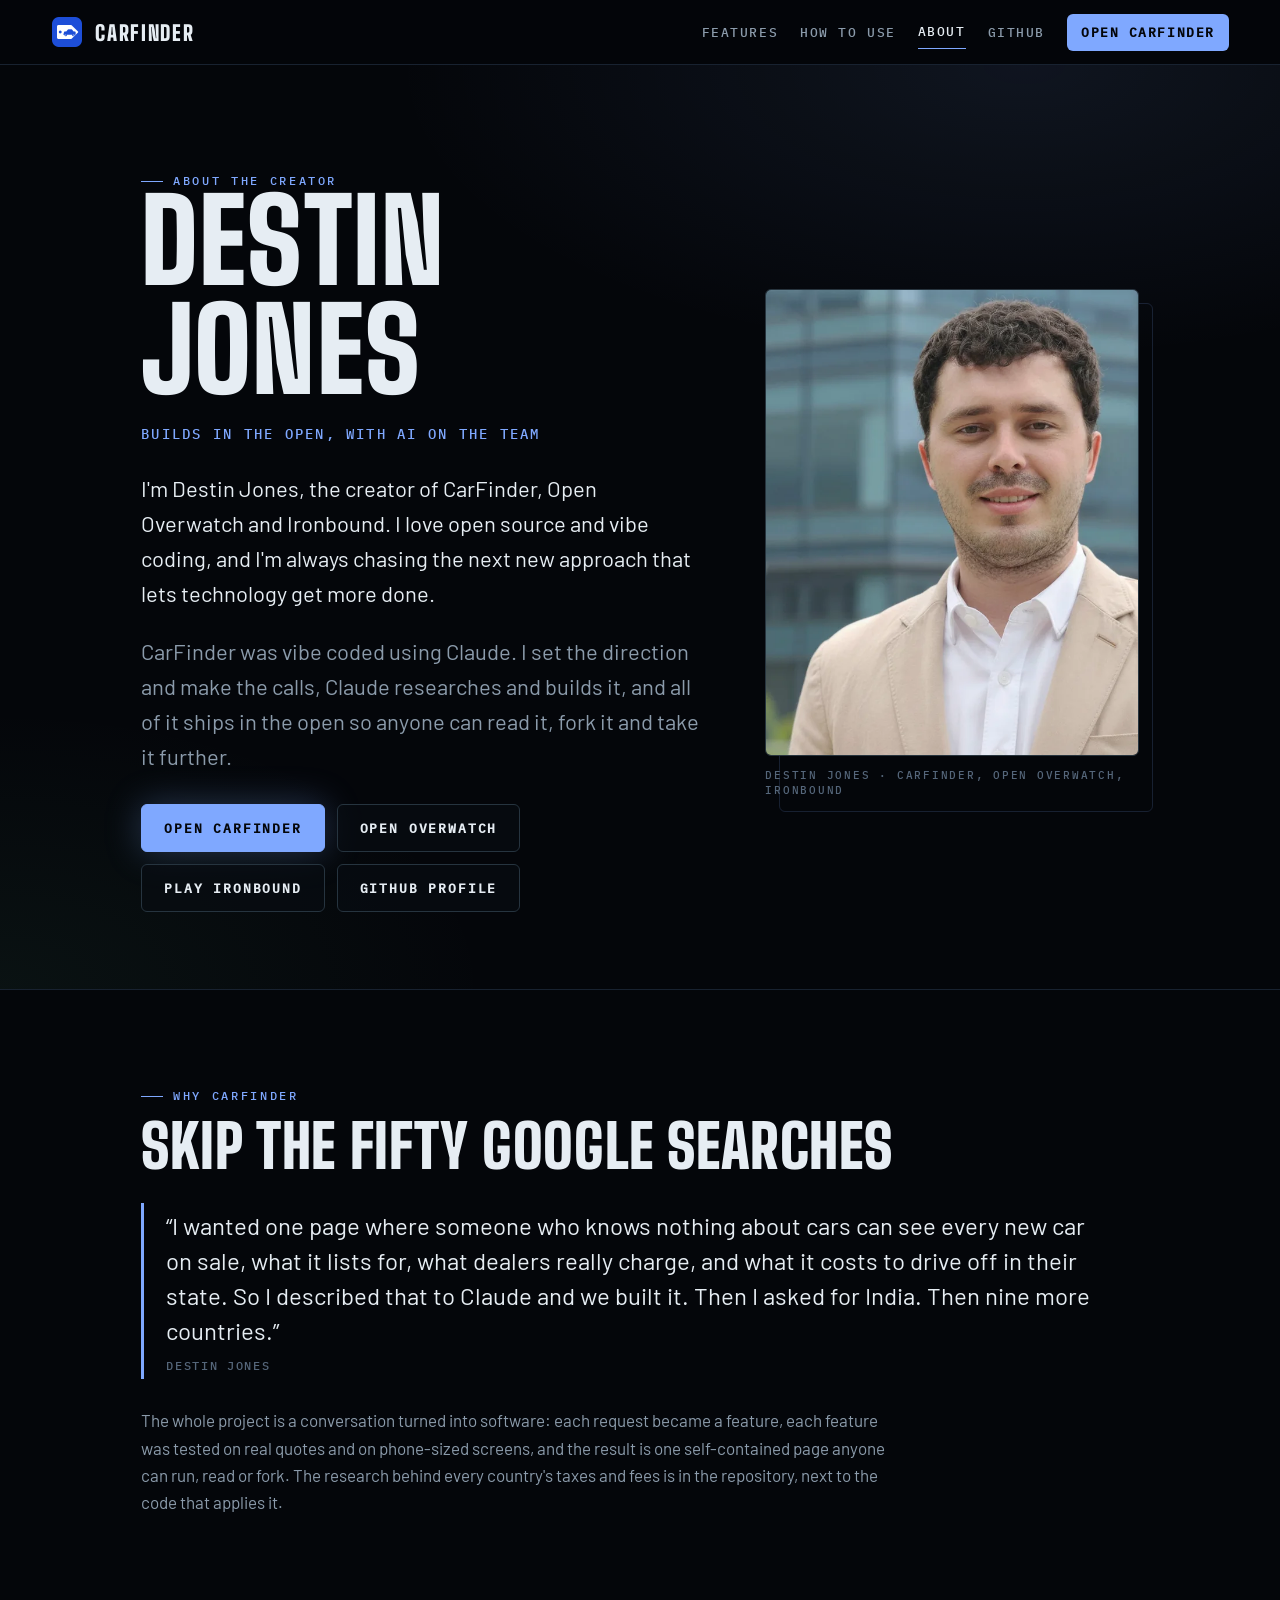
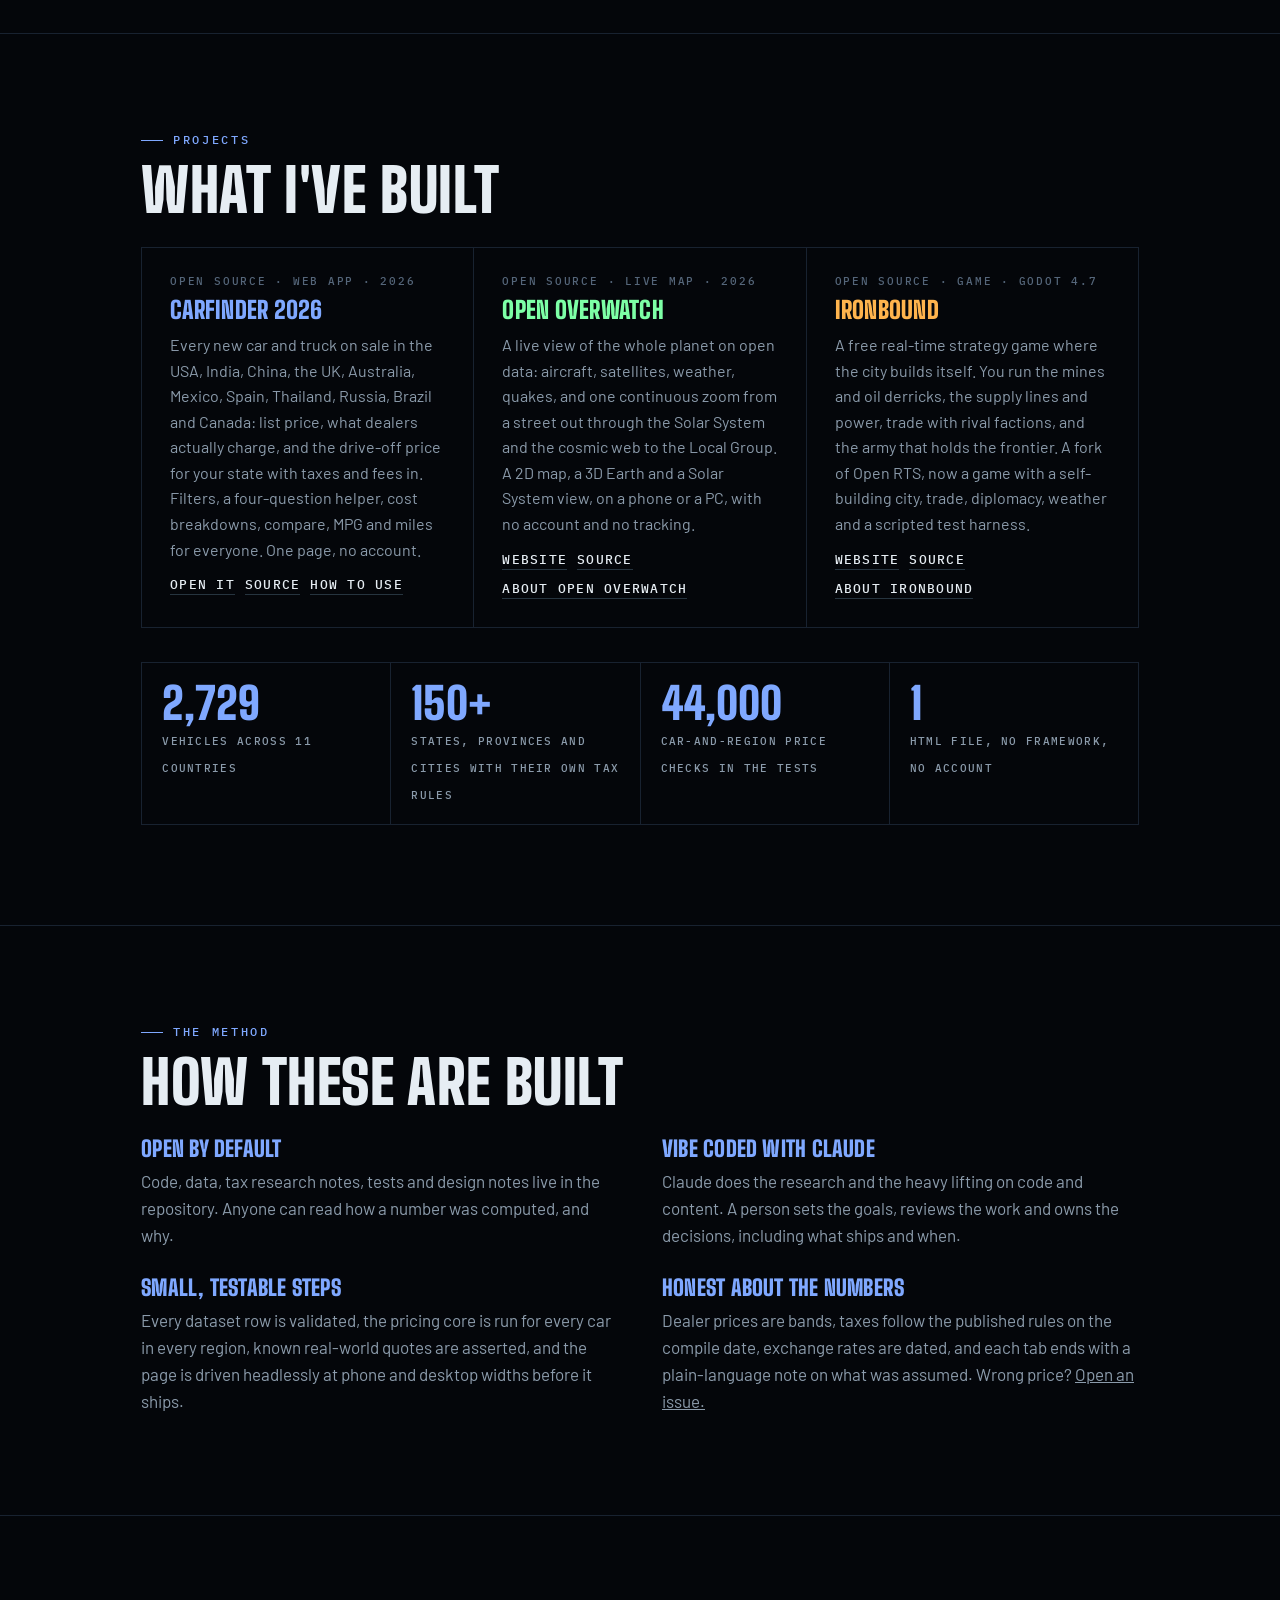
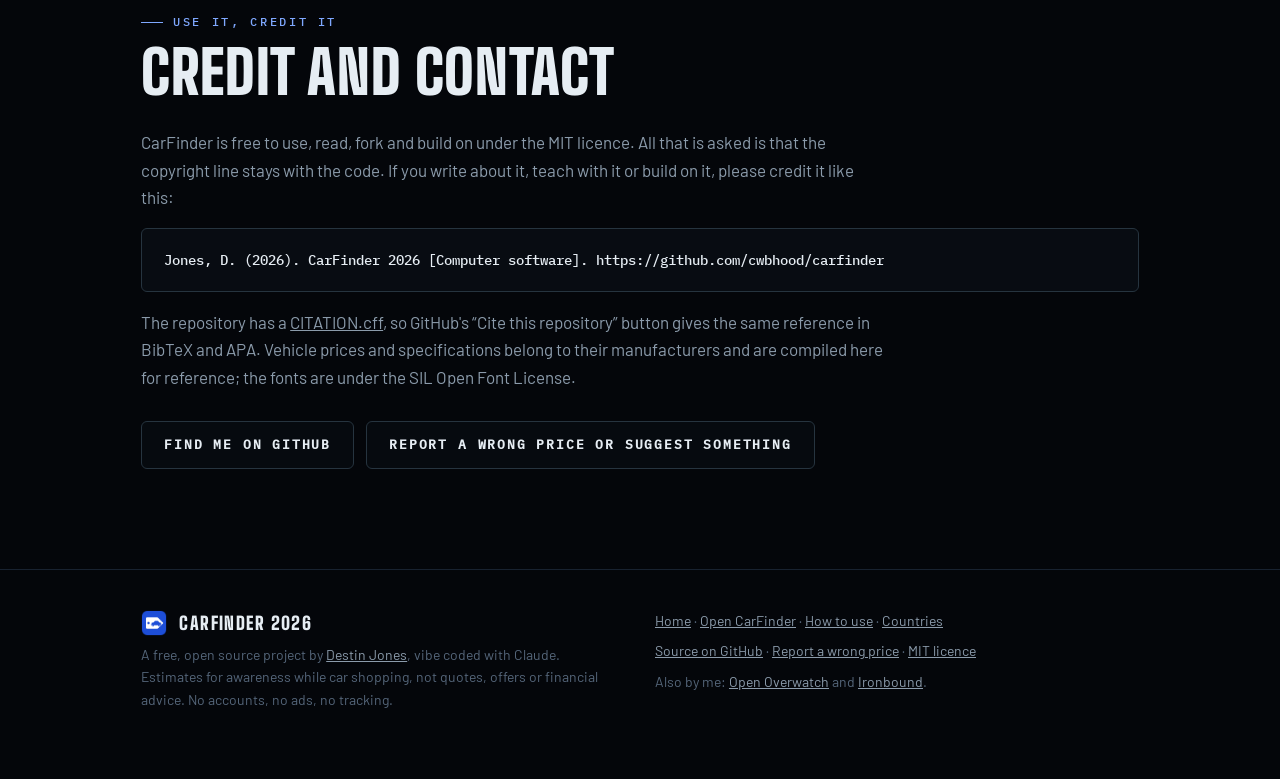
==== about.html @ 778ca38b "CarFinder 2026: open source release Every new car and truck on sale in the USA, India, China, the UK" ====
<!doctype html>
<html lang="en">
<head>
<meta charset="utf-8">
<meta name="viewport" content="width=device-width, initial-scale=1, viewport-fit=cover">
<meta name="theme-color" content="#04060a">
<title>About the creator, Destin Jones | CarFinder 2026</title>
<meta name="description" content="Destin Jones vibe coded CarFinder with Claude: a free, open source car finder for 11 countries with list, dealer and drive-off prices. He also created Open Overwatch and Ironbound, all built in public.">
<meta name="author" content="Destin Jones">
<meta name="robots" content="index, follow, max-image-preview:large">
<link rel="canonical" href="https://cwbhood.github.io/carfinder/about.html">
<link rel="icon" href="brand/emblem/favicon.svg" type="image/svg+xml">
<link rel="apple-touch-icon" href="brand/emblem/apple-touch-icon.png">
<meta property="og:type" content="profile">
<meta property="og:site_name" content="CarFinder 2026">
<meta property="og:title" content="About the creator, Destin Jones | CarFinder 2026">
<meta property="og:description" content="Destin Jones builds free, open source projects in public with Claude as the building partner: CarFinder, Open Overwatch and Ironbound.">
<meta property="og:url" content="https://cwbhood.github.io/carfinder/about.html">
<meta property="og:image" content="https://cwbhood.github.io/carfinder/brand/social/og-1200x630.png">
<meta property="og:image:width" content="1200"><meta property="og:image:height" content="630">
<meta property="profile:username" content="cwbhood">
<meta name="twitter:card" content="summary_large_image">
<meta name="twitter:title" content="About the creator, Destin Jones | CarFinder 2026">
<meta name="twitter:description" content="Open source projects vibe coded with Claude, built in public: CarFinder, Open Overwatch and Ironbound.">
<meta name="twitter:image" content="https://cwbhood.github.io/carfinder/brand/social/og-1200x630.png">
<script type="application/ld+json">
{"@context":"https://schema.org","@graph":[
 {"@type":"Person","@id":"https://cwbhood.github.io/carfinder/about.html#destin","name":"Destin Jones","url":"https://cwbhood.github.io/carfinder/about.html",
  "image":"https://cwbhood.github.io/carfinder/brand/about/destin-640.webp",
  "description":"Creator of the open source projects CarFinder, Open Overwatch and Ironbound, vibe coded in public with Claude as the building partner.",
  "sameAs":["https://github.com/cwbhood","https://cwbhood.github.io/open-overwatch/about.html","https://cwbhood.github.io/godot-open-rts/about.html"],
  "knowsAbout":["open source software","AI-assisted software development","web applications","Godot Engine","web mapping"]},
 {"@type":"WebApplication","name":"CarFinder 2026","applicationCategory":"ReferenceApplication","operatingSystem":"Any (web browser)","url":"https://cwbhood.github.io/carfinder/",
  "description":"Every new car and truck on sale in 11 countries with list, dealer and on-road prices for the buyer's state or city.","offers":{"@type":"Offer","price":"0","priceCurrency":"USD"},"creator":{"@id":"https://cwbhood.github.io/carfinder/about.html#destin"},
  "codeRepository":"https://github.com/cwbhood/carfinder","license":"https://opensource.org/licenses/MIT"},
 {"@type":"BreadcrumbList","itemListElement":[{"@type":"ListItem","position":1,"name":"CarFinder 2026","item":"https://cwbhood.github.io/carfinder/"},{"@type":"ListItem","position":2,"name":"About the creator","item":"https://cwbhood.github.io/carfinder/about.html"}]}
]}
</script>
<link rel="stylesheet" href="brand/fonts/fonts.css">
<style>
:root{
  --bg:#04060a; --panel:#080c12; --panel-2:#0e141c; --line:#182230; --line-strong:#26343f;
  --ink:#e6edf3; --ink-dim:#8b9bab; --ink-faint:#55667a; --accent:#7fa8ff; --accent-dim:rgba(127,168,255,.16); --deal:#66d39c; --mil:#ffb44d; --ow:#7dffa6;
  --display:"Big Shoulders Display","Arial Narrow",sans-serif; --body:"Barlow",system-ui,-apple-system,"Segoe UI",sans-serif; --mono:"IBM Plex Mono",ui-monospace,Menlo,Consolas,monospace;
  --gut:clamp(16px,4vw,56px); --max:1100px; color-scheme:dark;
}
*{box-sizing:border-box}
html{scroll-behavior:smooth}
body{margin:0;background:var(--bg);color:var(--ink);font:17px/1.6 var(--body);-webkit-font-smoothing:antialiased;overflow-x:hidden}
a{color:inherit} img{display:block;max-width:100%;height:auto}
.skip{position:absolute;left:-999px;top:8px;background:var(--accent);color:#04060a;padding:8px 12px;z-index:200;border-radius:6px} .skip:focus{left:8px}
.wrap{max-width:var(--max);margin:0 auto;padding:0 var(--gut)}
.eyebrow{font:500 12px/1 var(--mono);letter-spacing:.22em;text-transform:uppercase;color:var(--accent);display:flex;align-items:center;gap:10px}
.eyebrow::before{content:"";width:22px;height:1px;background:currentColor}
h1,h2,h3{font-family:var(--display);font-weight:900;text-transform:uppercase;letter-spacing:.01em;line-height:.95;margin:0;text-wrap:balance}
h1{font-size:clamp(54px,9vw,120px)} h2{font-size:clamp(34px,5vw,60px)} h3{font-size:24px}
nav{position:sticky;top:0;z-index:50;background:rgba(4,6,10,.84);backdrop-filter:blur(12px);-webkit-backdrop-filter:blur(12px);border-bottom:1px solid var(--line)}
nav .wrap{display:flex;align-items:center;gap:20px;min-height:64px;max-width:none}
.brand{display:flex;align-items:center;gap:12px;text-decoration:none;font:900 21px/1 var(--display);letter-spacing:.08em;text-transform:uppercase}
.brand img{width:32px;height:32px}
nav .links{display:flex;gap:22px;margin-left:auto;font:500 13px var(--mono);letter-spacing:.12em;text-transform:uppercase;align-items:center}
nav .links a{text-decoration:none;color:var(--ink-dim);padding:8px 0} nav .links a:hover,nav .links a[aria-current]{color:var(--ink)} nav .links a[aria-current]{border-bottom:1px solid var(--accent)}
nav .links a.go{color:#04060a;background:var(--accent);padding:10px 14px;border-radius:6px;font-weight:600;border:0}
.btn{display:inline-flex;align-items:center;justify-content:center;gap:10px;padding:14px 22px;min-height:48px;border:1px solid var(--line-strong);background:rgba(8,12,18,.7);color:var(--ink);text-decoration:none;font:600 13px/1 var(--mono);letter-spacing:.14em;text-transform:uppercase;transition:background .2s,transform .2s;border-radius:6px}
.btn:hover{background:var(--panel-2);transform:translateY(-1px)} .btn.primary{background:var(--accent);color:#04060a;border-color:var(--accent);box-shadow:0 0 36px rgba(127,168,255,.28)} .btn.primary:hover{background:#a7c3ff}
.hero{padding:clamp(56px,9vw,110px) 0 clamp(40px,6vw,80px);background:radial-gradient(900px 420px at 80% 0%,rgba(127,168,255,.09),transparent 70%),radial-gradient(700px 400px at 0% 100%,rgba(102,211,156,.06),transparent 70%)}
.hero .wrap{display:grid;grid-template-columns:minmax(0,1.5fr) minmax(240px,1fr);gap:clamp(28px,5vw,72px);align-items:center}
.hero p.sub{font:500 14px/1.5 var(--mono);letter-spacing:.16em;text-transform:uppercase;color:var(--accent);margin:18px 0 26px}
.hero .lede{font-size:clamp(18px,2.1vw,22px);color:var(--ink);max-width:36em}
.hero .lede+.lede{color:var(--ink-dim);margin-top:14px}
.portrait{position:relative;justify-self:end;width:min(100%,380px);margin:0}
.portrait img{width:100%;height:auto;aspect-ratio:4/5;object-fit:cover;border:1px solid var(--line-strong);filter:saturate(.95);border-radius:6px}
.portrait::after{content:"";position:absolute;inset:14px -14px -14px 14px;border:1px solid var(--accent-dim);z-index:-1;border-radius:6px}
.portrait figcaption{font:500 11px/1.4 var(--mono);letter-spacing:.16em;text-transform:uppercase;color:var(--ink-faint);margin-top:12px}
.cta{display:flex;flex-wrap:wrap;gap:12px;margin-top:30px}
section{padding:clamp(54px,8vw,100px) 0;border-top:1px solid var(--line)}
section>.wrap>.eyebrow{margin-bottom:16px} section h2{margin-bottom:28px}
.grid{display:grid;grid-template-columns:repeat(3,1fr);gap:1px;background:var(--line);border:1px solid var(--line)}
.card{background:var(--bg);padding:28px;position:relative;min-width:0}
.card h3{color:var(--c,var(--ink));margin-bottom:10px} .card p{color:var(--ink-dim);margin:0 0 14px;font-size:16px}
.card .tag{font:500 11px/1 var(--mono);letter-spacing:.16em;text-transform:uppercase;color:var(--ink-faint);display:block;margin-bottom:12px}
.card .row{display:flex;gap:10px;flex-wrap:wrap;margin-top:6px}
.card a.lnk{font:500 12.5px var(--mono);letter-spacing:.1em;text-transform:uppercase;color:var(--ink);text-decoration:none;border-bottom:1px solid var(--line-strong);padding-bottom:2px} .card a.lnk:hover{border-color:var(--accent);color:var(--accent)}
.stats{display:grid;grid-template-columns:repeat(4,1fr);gap:1px;background:var(--line);border:1px solid var(--line);margin-top:34px}
.stats div{background:var(--bg);padding:18px 20px} .stats b{display:block;font:900 clamp(28px,4vw,44px)/1 var(--display);color:var(--accent)} .stats span{font:500 11px/1.4 var(--mono);letter-spacing:.12em;text-transform:uppercase;color:var(--ink-dim)}
.method{display:grid;grid-template-columns:repeat(2,1fr);gap:28px 44px} .method h3{font-size:22px;color:var(--accent);margin-bottom:8px} .method p{margin:0;color:var(--ink-dim)}
.quote{border-left:3px solid var(--accent);padding:6px 0 6px 22px;margin:0 0 28px;font-size:clamp(19px,2.2vw,24px);line-height:1.45;color:var(--ink);max-width:40em}
.quote small{display:block;margin-top:10px;font:500 12px var(--mono);letter-spacing:.14em;text-transform:uppercase;color:var(--ink-faint)}
.cite{background:var(--panel);border:1px solid var(--line-strong);padding:20px 22px;font:500 14px/1.6 var(--mono);color:var(--ink);overflow-x:auto;border-radius:6px}
.note{color:var(--ink-dim);max-width:44em}
footer{border-top:1px solid var(--line);padding:40px 0 60px;font-size:14px;color:var(--ink-faint)}
footer .wrap{display:grid;grid-template-columns:1fr 1fr;gap:30px} footer p{margin:0 0 8px} footer a{color:var(--ink-dim)}
@media (max-width:960px){.grid{grid-template-columns:1fr 1fr}}
@media (max-width:860px){.hero .wrap{grid-template-columns:1fr}.portrait{justify-self:start;width:min(100%,320px);order:-1}.grid,.method{grid-template-columns:1fr}.stats{grid-template-columns:repeat(2,1fr)}footer .wrap{grid-template-columns:1fr}nav .links a:not(.go):nth-child(-n+2){display:none}}
@media (max-width:600px){.brand{font-size:17px}.brand img{width:26px;height:26px}nav .links{gap:12px;font-size:11.5px}nav .links a:not(.go):not([aria-current]){display:none}}
@media (prefers-reduced-motion:reduce){html{scroll-behavior:auto}.btn{transition:none}}
</style>
</head>
<body>
<a class="skip" href="#main">Skip to content</a>
<nav aria-label="Main">
  <div class="wrap">
    <a class="brand" href="./"><img src="brand/emblem/emblem-256.png" alt="">CarFinder</a>
    <div class="links"><a href="index.html#features">Features</a><a href="index.html#how">How to use</a><a href="about.html" aria-current="page">About</a><a href="https://github.com/cwbhood/carfinder">GitHub</a><a class="go" href="carfinder.html">Open CarFinder</a></div>
  </div>
</nav>

<main id="main">
<header class="hero">
  <div class="wrap">
    <div>
      <div class="eyebrow">About the creator</div>
      <h1>Destin Jones</h1>
      <p class="sub">Builds in the open, with AI on the team</p>
      <p class="lede">I'm Destin Jones, the creator of CarFinder, Open Overwatch and Ironbound. I love open source and vibe coding, and I'm always chasing the next new approach that lets technology get more done.</p>
      <p class="lede">CarFinder was vibe coded using Claude. I set the direction and make the calls, Claude researches and builds it, and all of it ships in the open so anyone can read it, fork it and take it further.</p>
      <div class="cta">
        <a class="btn primary" href="carfinder.html">Open CarFinder</a>
        <a class="btn" href="https://cwbhood.github.io/open-overwatch/">Open Overwatch</a>
        <a class="btn" href="https://cwbhood.github.io/godot-open-rts/">Play Ironbound</a>
        <a class="btn" href="https://github.com/cwbhood">GitHub profile</a>
      </div>
    </div>
    <figure class="portrait">
      <img src="brand/about/destin-640.webp" srcset="brand/about/destin-320.webp 320w, brand/about/destin-640.webp 640w" sizes="(max-width: 860px) 320px, 380px" width="640" height="800" alt="Portrait of Destin Jones, creator of CarFinder, Open Overwatch and Ironbound" fetchpriority="high">
      <figcaption>Destin Jones · CarFinder, Open Overwatch, Ironbound</figcaption>
    </figure>
  </div>
</header>

<section id="story" aria-labelledby="story-h">
  <div class="wrap">
    <div class="eyebrow">Why CarFinder</div>
    <h2 id="story-h">Skip the fifty Google searches</h2>
    <blockquote class="quote">“I wanted one page where someone who knows nothing about cars can see every new car on sale, what it lists for, what dealers really charge, and what it costs to drive off in their state. So I described that to Claude and we built it. Then I asked for India. Then nine more countries.”<small>Destin Jones</small></blockquote>
    <p class="note">The whole project is a conversation turned into software: each request became a feature, each feature was tested on real quotes and on phone-sized screens, and the result is one self-contained page anyone can run, read or fork. The research behind every country's taxes and fees is in the repository, next to the code that applies it.</p>
  </div>
</section>

<section id="projects" aria-labelledby="projects-h">
  <div class="wrap">
    <div class="eyebrow">Projects</div>
    <h2 id="projects-h">What I've built</h2>
    <div class="grid">
      <article class="card" style="--c:var(--accent)">
        <span class="tag">Open source · web app · 2026</span>
        <h3>CarFinder 2026</h3>
        <p>Every new car and truck on sale in the USA, India, China, the UK, Australia, Mexico, Spain, Thailand, Russia, Brazil and Canada: list price, what dealers actually charge, and the drive-off price for your state with taxes and fees in. Filters, a four-question helper, cost breakdowns, compare, MPG and miles for everyone. One page, no account.</p>
        <div class="row"><a class="lnk" href="carfinder.html">Open it</a><a class="lnk" href="https://github.com/cwbhood/carfinder">Source</a><a class="lnk" href="index.html#how">How to use</a></div>
      </article>
      <article class="card" style="--c:var(--ow)">
        <span class="tag">Open source · live map · 2026</span>
        <h3>Open Overwatch</h3>
        <p>A live view of the whole planet on open data: aircraft, satellites, weather, quakes, and one continuous zoom from a street out through the Solar System and the cosmic web to the Local Group. A 2D map, a 3D Earth and a Solar System view, on a phone or a PC, with no account and no tracking.</p>
        <div class="row"><a class="lnk" href="https://cwbhood.github.io/open-overwatch/">Website</a><a class="lnk" href="https://github.com/cwbhood/open-overwatch">Source</a><a class="lnk" href="https://cwbhood.github.io/open-overwatch/about.html">About Open Overwatch</a></div>
      </article>
      <article class="card" style="--c:var(--mil)">
        <span class="tag">Open source · game · Godot 4.7</span>
        <h3>Ironbound</h3>
        <p>A free real-time strategy game where the city builds itself. You run the mines and oil derricks, the supply lines and power, trade with rival factions, and the army that holds the frontier. A fork of Open RTS, now a game with a self-building city, trade, diplomacy, weather and a scripted test harness.</p>
        <div class="row"><a class="lnk" href="https://cwbhood.github.io/godot-open-rts/">Website</a><a class="lnk" href="https://github.com/cwbhood/godot-open-rts">Source</a><a class="lnk" href="https://cwbhood.github.io/godot-open-rts/about.html">About Ironbound</a></div>
      </article>
    </div>
    <div class="stats" aria-label="CarFinder by the numbers">
      <div><b>2,729</b><span>vehicles across 11 countries</span></div>
      <div><b>150+</b><span>states, provinces and cities with their own tax rules</span></div>
      <div><b>44,000</b><span>car-and-region price checks in the tests</span></div>
      <div><b>1</b><span>HTML file, no framework, no account</span></div>
    </div>
  </div>
</section>

<section id="method" aria-labelledby="method-h">
  <div class="wrap">
    <div class="eyebrow">The method</div>
    <h2 id="method-h">How these are built</h2>
    <div class="method">
      <div><h3>Open by default</h3><p>Code, data, tax research notes, tests and design notes live in the repository. Anyone can read how a number was computed, and why.</p></div>
      <div><h3>Vibe coded with Claude</h3><p>Claude does the research and the heavy lifting on code and content. A person sets the goals, reviews the work and owns the decisions, including what ships and when.</p></div>
      <div><h3>Small, testable steps</h3><p>Every dataset row is validated, the pricing core is run for every car in every region, known real-world quotes are asserted, and the page is driven headlessly at phone and desktop widths before it ships.</p></div>
      <div><h3>Honest about the numbers</h3><p>Dealer prices are bands, taxes follow the published rules on the compile date, exchange rates are dated, and each tab ends with a plain-language note on what was assumed. Wrong price? <a href="https://github.com/cwbhood/carfinder/issues">Open an issue.</a></p></div>
    </div>
  </div>
</section>

<section id="credit" aria-labelledby="credit-h">
  <div class="wrap">
    <div class="eyebrow">Use it, credit it</div>
    <h2 id="credit-h">Credit and contact</h2>
    <p class="note">CarFinder is free to use, read, fork and build on under the MIT licence. All that is asked is that the copyright line stays with the code. If you write about it, teach with it or build on it, please credit it like this:</p>
    <pre class="cite" tabindex="0">Jones, D. (2026). CarFinder 2026 [Computer software]. https://github.com/cwbhood/carfinder</pre>
    <p class="note">The repository has a <a href="https://github.com/cwbhood/carfinder/blob/main/CITATION.cff">CITATION.cff</a>, so GitHub's “Cite this repository” button gives the same reference in BibTeX and APA. Vehicle prices and specifications belong to their manufacturers and are compiled here for reference; the fonts are under the SIL Open Font License.</p>
    <div class="cta">
      <a class="btn" href="https://github.com/cwbhood">Find me on GitHub</a>
      <a class="btn" href="https://github.com/cwbhood/carfinder/issues">Report a wrong price or suggest something</a>
    </div>
  </div>
</section>
</main>

<footer>
  <div class="wrap">
    <div>
      <p><a class="brand" href="./" style="font-size:18px;color:var(--ink)"><img src="brand/emblem/emblem-256.png" alt="" style="width:26px;height:26px">CarFinder 2026</a></p>
      <p>A free, open source project by <a href="about.html">Destin Jones</a>, vibe coded with Claude. Estimates for awareness while car shopping, not quotes, offers or financial advice. No accounts, no ads, no tracking.</p>
    </div>
    <div>
      <p><a href="./">Home</a> · <a href="carfinder.html">Open CarFinder</a> · <a href="index.html#how">How to use</a> · <a href="index.html#countries">Countries</a></p>
      <p><a href="https://github.com/cwbhood/carfinder">Source on GitHub</a> · <a href="https://github.com/cwbhood/carfinder/issues">Report a wrong price</a> · <a href="https://github.com/cwbhood/carfinder/blob/main/LICENSE">MIT licence</a></p>
      <p>Also by me: <a href="https://cwbhood.github.io/open-overwatch/">Open Overwatch</a> and <a href="https://cwbhood.github.io/godot-open-rts/">Ironbound</a>.</p>
    </div>
  </div>
</footer>
</body>
</html>
---- brand/fonts/fonts.css ----
/* Self-hosted web fonts (SIL Open Font License 1.1; licences alongside). Latin and Latin Extended subsets only:
   other scripts (Chinese, Thai, Cyrillic, Devanagari currency marks) fall back to the system font. Files from the
   @fontsource packages, which repackage the Google Fonts releases. */
@font-face{font-family:"Barlow Condensed";font-style:normal;font-weight:600;font-display:swap;src:url(barlow-condensed-latin-600-normal.woff2) format("woff2");unicode-range:U+0000-00FF,U+0131,U+0152-0153,U+02BB-02BC,U+02C6,U+02DA,U+02DC,U+0304,U+0308,U+0329,U+2000-206F,U+20AC,U+2122,U+2191,U+2193,U+2212,U+2215,U+FEFF,U+FFFD}
@font-face{font-family:"Barlow Condensed";font-style:normal;font-weight:600;font-display:swap;src:url(barlow-condensed-latin-ext-600-normal.woff2) format("woff2");unicode-range:U+0100-02BA,U+02BD-02C5,U+02C7-02CC,U+02CE-02D7,U+02DD-02FF,U+0304,U+0308,U+0329,U+1D00-1DBF,U+1E00-1E9F,U+1EF2-1EFF,U+2020,U+20A0-20AB,U+20AD-20C0,U+2113,U+2C60-2C7F,U+A720-A7FF}
@font-face{font-family:"Barlow Condensed";font-style:normal;font-weight:700;font-display:swap;src:url(barlow-condensed-latin-700-normal.woff2) format("woff2");unicode-range:U+0000-00FF,U+0131,U+0152-0153,U+02BB-02BC,U+02C6,U+02DA,U+02DC,U+0304,U+0308,U+0329,U+2000-206F,U+20AC,U+2122,U+2191,U+2193,U+2212,U+2215,U+FEFF,U+FFFD}
@font-face{font-family:"Barlow Condensed";font-style:normal;font-weight:700;font-display:swap;src:url(barlow-condensed-latin-ext-700-normal.woff2) format("woff2");unicode-range:U+0100-02BA,U+02BD-02C5,U+02C7-02CC,U+02CE-02D7,U+02DD-02FF,U+0304,U+0308,U+0329,U+1D00-1DBF,U+1E00-1E9F,U+1EF2-1EFF,U+2020,U+20A0-20AB,U+20AD-20C0,U+2113,U+2C60-2C7F,U+A720-A7FF}
@font-face{font-family:"Source Sans 3";font-style:normal;font-weight:400;font-display:swap;src:url(source-sans-3-latin-400-normal.woff2) format("woff2");unicode-range:U+0000-00FF,U+0131,U+0152-0153,U+02BB-02BC,U+02C6,U+02DA,U+02DC,U+0304,U+0308,U+0329,U+2000-206F,U+20AC,U+2122,U+2191,U+2193,U+2212,U+2215,U+FEFF,U+FFFD}
@font-face{font-family:"Source Sans 3";font-style:normal;font-weight:400;font-display:swap;src:url(source-sans-3-latin-ext-400-normal.woff2) format("woff2");unicode-range:U+0100-02BA,U+02BD-02C5,U+02C7-02CC,U+02CE-02D7,U+02DD-02FF,U+0304,U+0308,U+0329,U+1D00-1DBF,U+1E00-1E9F,U+1EF2-1EFF,U+2020,U+20A0-20AB,U+20AD-20C0,U+2113,U+2C60-2C7F,U+A720-A7FF}
@font-face{font-family:"Source Sans 3";font-style:normal;font-weight:600;font-display:swap;src:url(source-sans-3-latin-600-normal.woff2) format("woff2");unicode-range:U+0000-00FF,U+0131,U+0152-0153,U+02BB-02BC,U+02C6,U+02DA,U+02DC,U+0304,U+0308,U+0329,U+2000-206F,U+20AC,U+2122,U+2191,U+2193,U+2212,U+2215,U+FEFF,U+FFFD}
@font-face{font-family:"Source Sans 3";font-style:normal;font-weight:600;font-display:swap;src:url(source-sans-3-latin-ext-600-normal.woff2) format("woff2");unicode-range:U+0100-02BA,U+02BD-02C5,U+02C7-02CC,U+02CE-02D7,U+02DD-02FF,U+0304,U+0308,U+0329,U+1D00-1DBF,U+1E00-1E9F,U+1EF2-1EFF,U+2020,U+20A0-20AB,U+20AD-20C0,U+2113,U+2C60-2C7F,U+A720-A7FF}
@font-face{font-family:"Source Sans 3";font-style:normal;font-weight:700;font-display:swap;src:url(source-sans-3-latin-700-normal.woff2) format("woff2");unicode-range:U+0000-00FF,U+0131,U+0152-0153,U+02BB-02BC,U+02C6,U+02DA,U+02DC,U+0304,U+0308,U+0329,U+2000-206F,U+20AC,U+2122,U+2191,U+2193,U+2212,U+2215,U+FEFF,U+FFFD}
@font-face{font-family:"Source Sans 3";font-style:normal;font-weight:700;font-display:swap;src:url(source-sans-3-latin-ext-700-normal.woff2) format("woff2");unicode-range:U+0100-02BA,U+02BD-02C5,U+02C7-02CC,U+02CE-02D7,U+02DD-02FF,U+0304,U+0308,U+0329,U+1D00-1DBF,U+1E00-1E9F,U+1EF2-1EFF,U+2020,U+20A0-20AB,U+20AD-20C0,U+2113,U+2C60-2C7F,U+A720-A7FF}
/* landing and about pages */
@font-face{font-family:"Big Shoulders Display";font-style:normal;font-weight:700;font-display:swap;src:url(big-shoulders-display-latin-700-normal.woff2) format("woff2")}
@font-face{font-family:"Big Shoulders Display";font-style:normal;font-weight:900;font-display:swap;src:url(big-shoulders-display-latin-900-normal.woff2) format("woff2")}
@font-face{font-family:"Barlow";font-style:normal;font-weight:400;font-display:swap;src:url(barlow-latin-400-normal.woff2) format("woff2");unicode-range:U+0000-00FF,U+0131,U+0152-0153,U+02BB-02BC,U+02C6,U+02DA,U+02DC,U+0304,U+0308,U+0329,U+2000-206F,U+20AC,U+2122,U+2191,U+2193,U+2212,U+2215,U+FEFF,U+FFFD}
@font-face{font-family:"Barlow";font-style:normal;font-weight:400;font-display:swap;src:url(barlow-latin-ext-400-normal.woff2) format("woff2");unicode-range:U+0100-02BA,U+02BD-02C5,U+02C7-02CC,U+02CE-02D7,U+02DD-02FF,U+0304,U+0308,U+0329,U+1D00-1DBF,U+1E00-1E9F,U+1EF2-1EFF,U+2020,U+20A0-20AB,U+20AD-20C0,U+2113,U+2C60-2C7F,U+A720-A7FF}
@font-face{font-family:"Barlow";font-style:normal;font-weight:500;font-display:swap;src:url(barlow-latin-500-normal.woff2) format("woff2");unicode-range:U+0000-00FF,U+0131,U+0152-0153,U+02BB-02BC,U+02C6,U+02DA,U+02DC,U+0304,U+0308,U+0329,U+2000-206F,U+20AC,U+2122,U+2191,U+2193,U+2212,U+2215,U+FEFF,U+FFFD}
@font-face{font-family:"Barlow";font-style:normal;font-weight:500;font-display:swap;src:url(barlow-latin-ext-500-normal.woff2) format("woff2");unicode-range:U+0100-02BA,U+02BD-02C5,U+02C7-02CC,U+02CE-02D7,U+02DD-02FF,U+0304,U+0308,U+0329,U+1D00-1DBF,U+1E00-1E9F,U+1EF2-1EFF,U+2020,U+20A0-20AB,U+20AD-20C0,U+2113,U+2C60-2C7F,U+A720-A7FF}
@font-face{font-family:"Barlow";font-style:normal;font-weight:600;font-display:swap;src:url(barlow-latin-600-normal.woff2) format("woff2");unicode-range:U+0000-00FF,U+0131,U+0152-0153,U+02BB-02BC,U+02C6,U+02DA,U+02DC,U+0304,U+0308,U+0329,U+2000-206F,U+20AC,U+2122,U+2191,U+2193,U+2212,U+2215,U+FEFF,U+FFFD}
@font-face{font-family:"Barlow";font-style:normal;font-weight:600;font-display:swap;src:url(barlow-latin-ext-600-normal.woff2) format("woff2");unicode-range:U+0100-02BA,U+02BD-02C5,U+02C7-02CC,U+02CE-02D7,U+02DD-02FF,U+0304,U+0308,U+0329,U+1D00-1DBF,U+1E00-1E9F,U+1EF2-1EFF,U+2020,U+20A0-20AB,U+20AD-20C0,U+2113,U+2C60-2C7F,U+A720-A7FF}
@font-face{font-family:"IBM Plex Mono";font-style:normal;font-weight:400;font-display:swap;src:url(ibm-plex-mono-latin-400-normal.woff2) format("woff2")}
@font-face{font-family:"IBM Plex Mono";font-style:normal;font-weight:500;font-display:swap;src:url(ibm-plex-mono-latin-500-normal.woff2) format("woff2")}
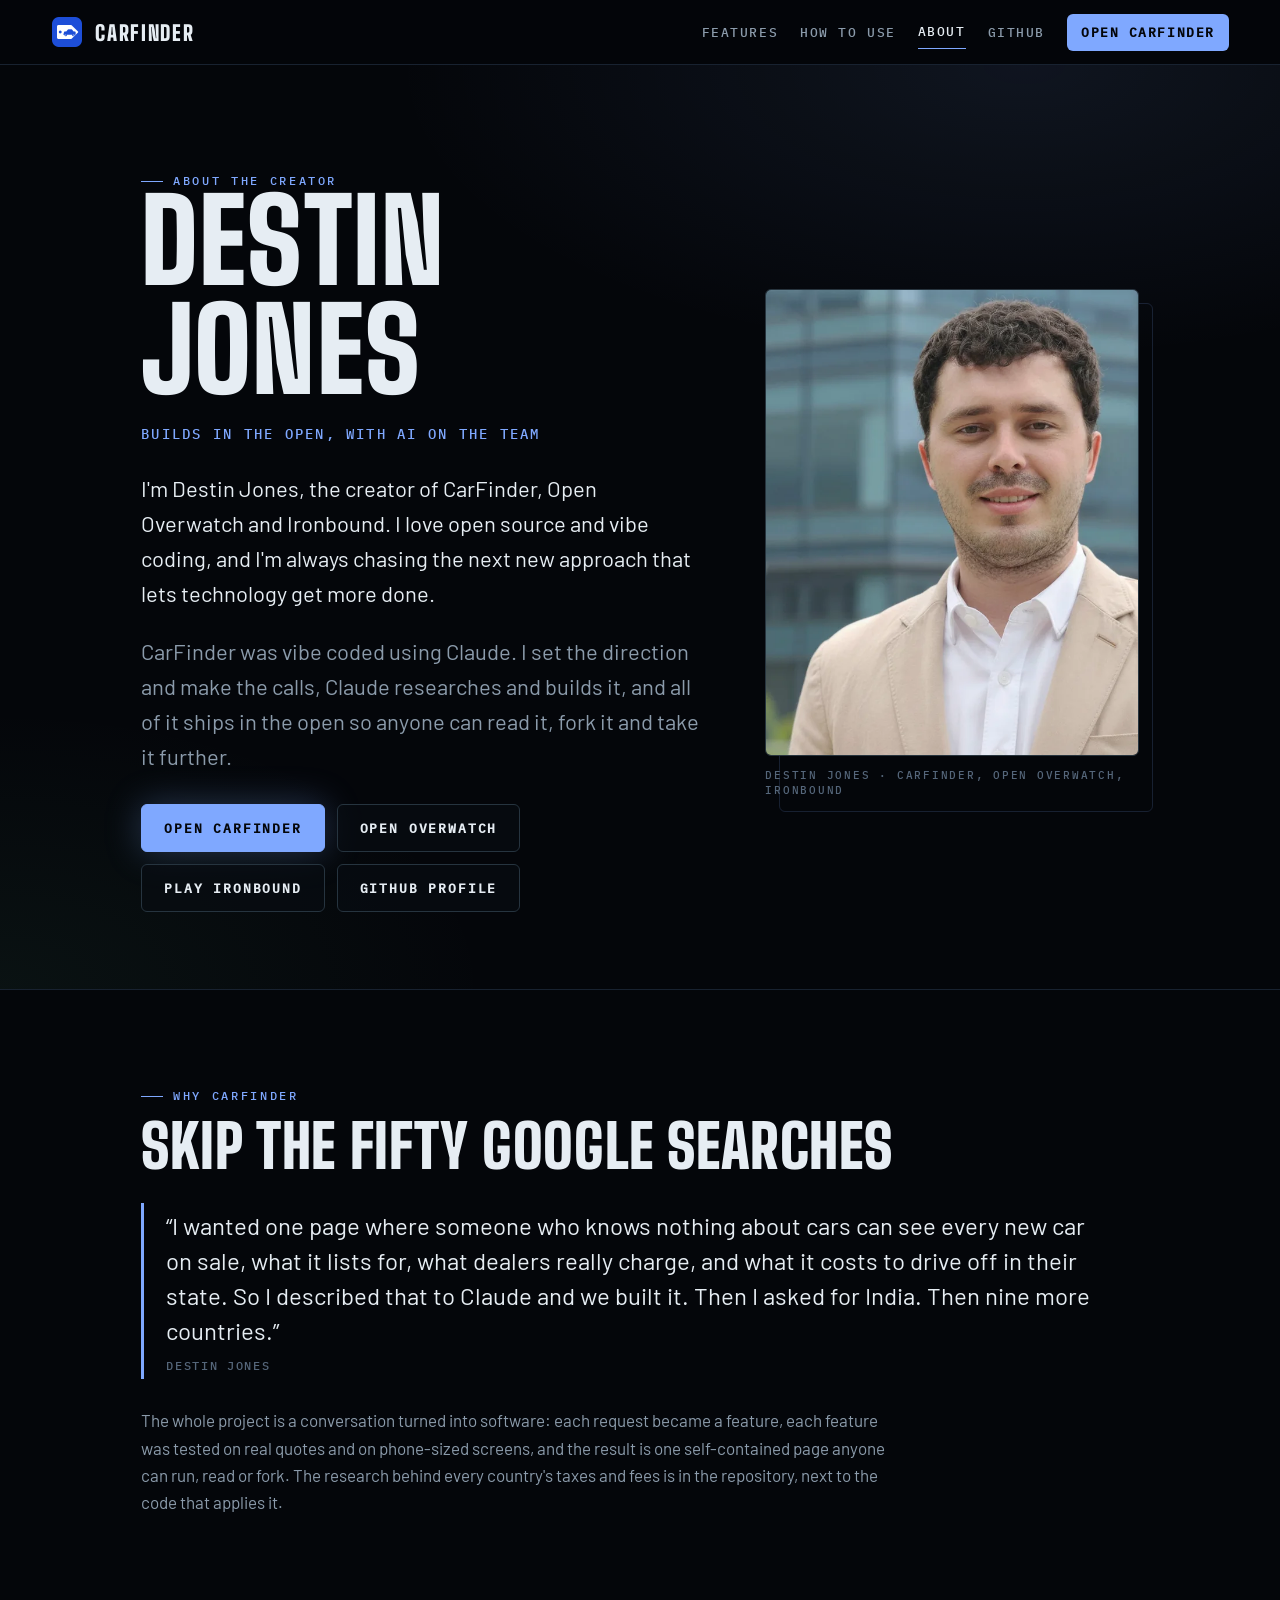
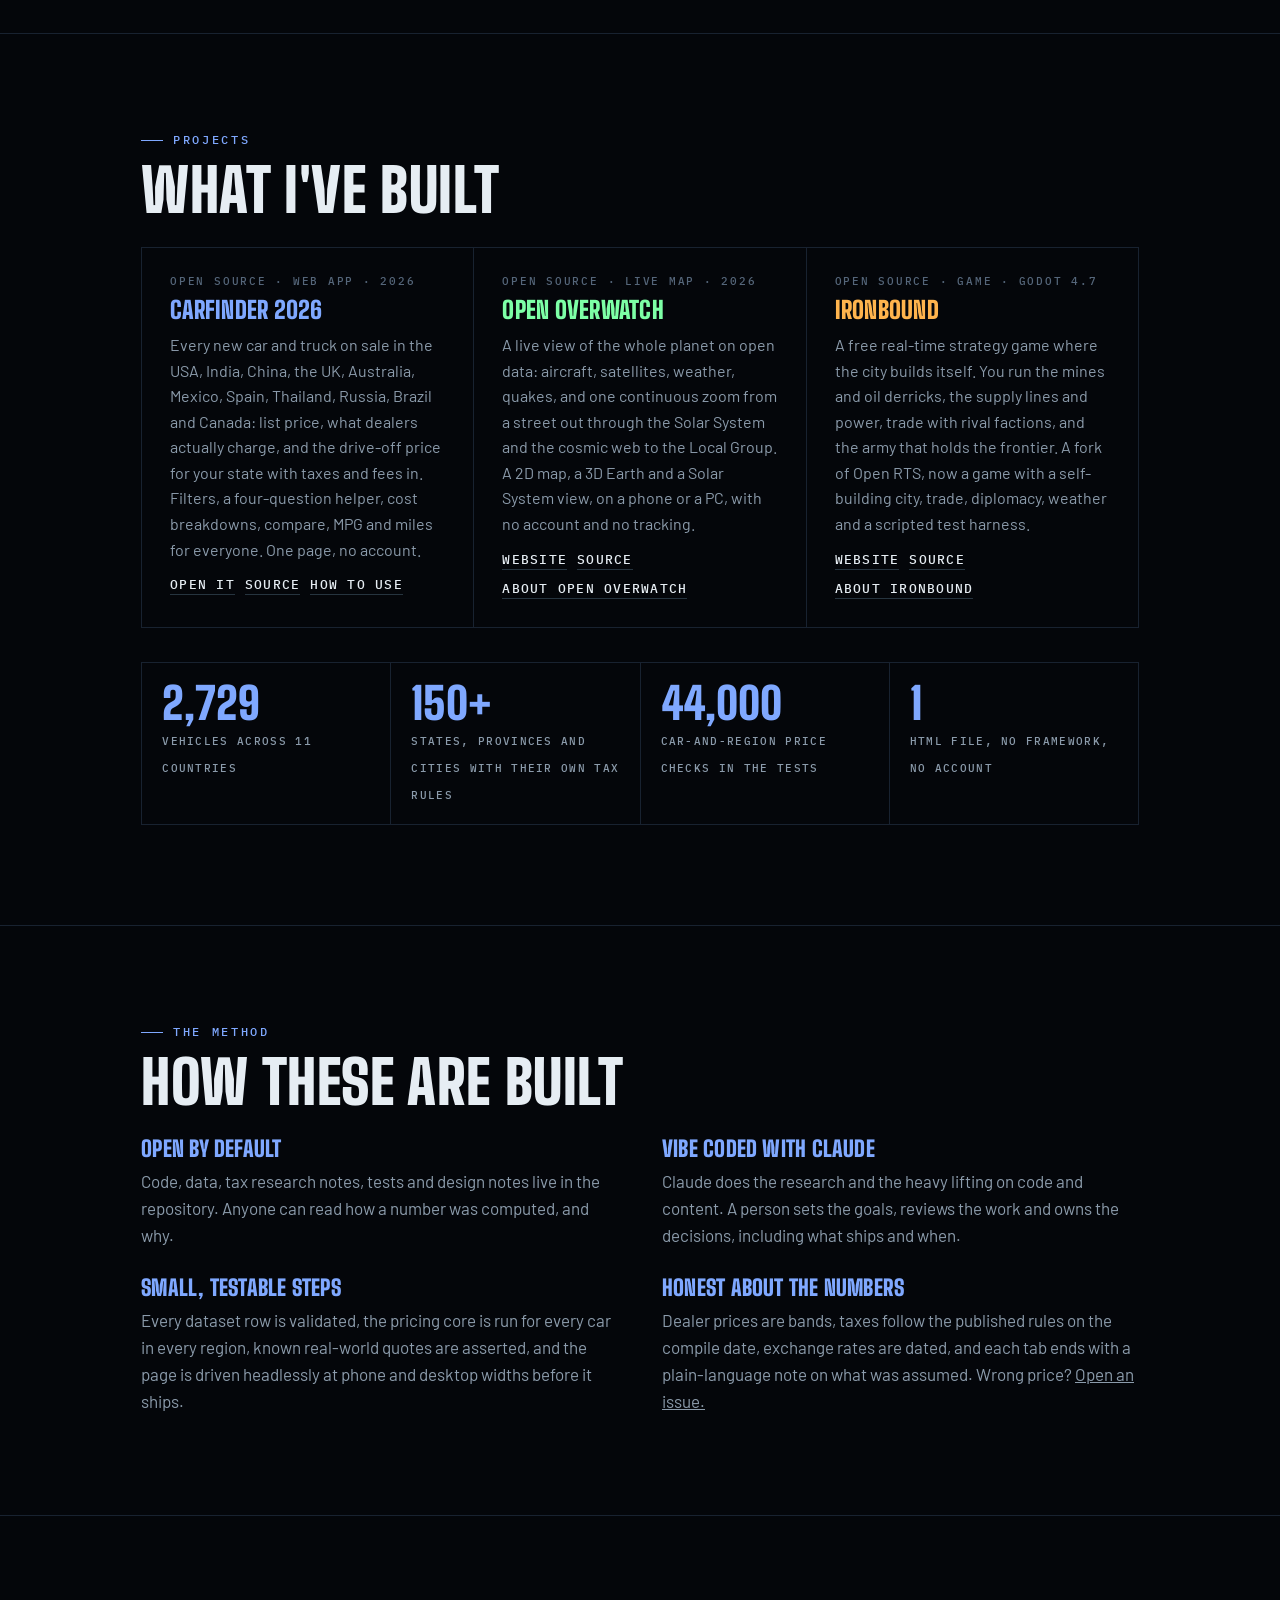
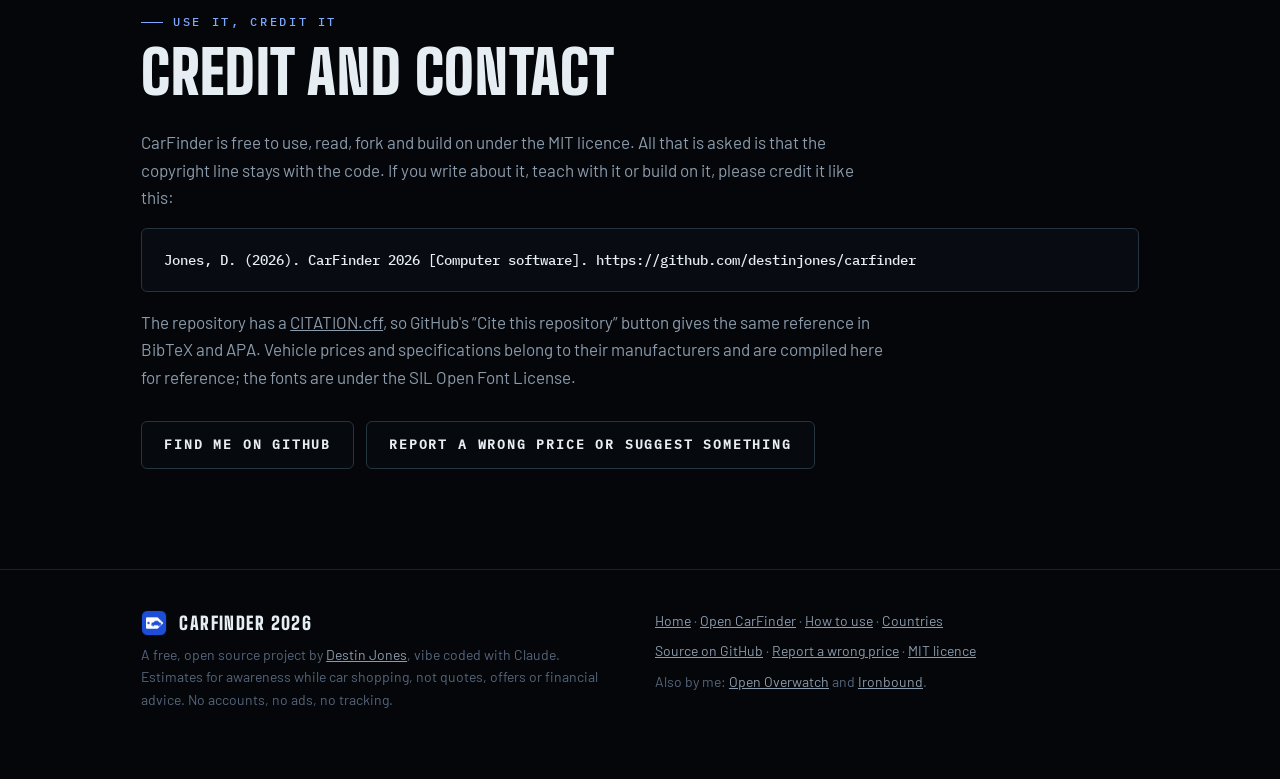
==== commit df120b9e: "Switch GitHub username cwbhood to destinjones Updates site, README, citation and build links, rebuil" ====
--- a/about.html
+++ b/about.html
@@ -8,32 +8,32 @@
 <meta name="description" content="Destin Jones vibe coded CarFinder with Claude: a free, open source car finder for 11 countries with list, dealer and drive-off prices. He also created Open Overwatch and Ironbound, all built in public.">
 <meta name="author" content="Destin Jones">
 <meta name="robots" content="index, follow, max-image-preview:large">
-<link rel="canonical" href="https://cwbhood.github.io/carfinder/about.html">
+<link rel="canonical" href="https://destinjones.github.io/carfinder/about.html">
 <link rel="icon" href="brand/emblem/favicon.svg" type="image/svg+xml">
 <link rel="apple-touch-icon" href="brand/emblem/apple-touch-icon.png">
 <meta property="og:type" content="profile">
 <meta property="og:site_name" content="CarFinder 2026">
 <meta property="og:title" content="About the creator, Destin Jones | CarFinder 2026">
 <meta property="og:description" content="Destin Jones builds free, open source projects in public with Claude as the building partner: CarFinder, Open Overwatch and Ironbound.">
-<meta property="og:url" content="https://cwbhood.github.io/carfinder/about.html">
-<meta property="og:image" content="https://cwbhood.github.io/carfinder/brand/social/og-1200x630.png">
+<meta property="og:url" content="https://destinjones.github.io/carfinder/about.html">
+<meta property="og:image" content="https://destinjones.github.io/carfinder/brand/social/og-1200x630.png">
 <meta property="og:image:width" content="1200"><meta property="og:image:height" content="630">
-<meta property="profile:username" content="cwbhood">
+<meta property="profile:username" content="destinjones">
 <meta name="twitter:card" content="summary_large_image">
 <meta name="twitter:title" content="About the creator, Destin Jones | CarFinder 2026">
 <meta name="twitter:description" content="Open source projects vibe coded with Claude, built in public: CarFinder, Open Overwatch and Ironbound.">
-<meta name="twitter:image" content="https://cwbhood.github.io/carfinder/brand/social/og-1200x630.png">
+<meta name="twitter:image" content="https://destinjones.github.io/carfinder/brand/social/og-1200x630.png">
 <script type="application/ld+json">
 {"@context":"https://schema.org","@graph":[
- {"@type":"Person","@id":"https://cwbhood.github.io/carfinder/about.html#destin","name":"Destin Jones","url":"https://cwbhood.github.io/carfinder/about.html",
-  "image":"https://cwbhood.github.io/carfinder/brand/about/destin-640.webp",
+ {"@type":"Person","@id":"https://destinjones.github.io/carfinder/about.html#destin","name":"Destin Jones","url":"https://destinjones.github.io/carfinder/about.html",
+  "image":"https://destinjones.github.io/carfinder/brand/about/destin-640.webp",
   "description":"Creator of the open source projects CarFinder, Open Overwatch and Ironbound, vibe coded in public with Claude as the building partner.",
-  "sameAs":["https://github.com/cwbhood","https://cwbhood.github.io/open-overwatch/about.html","https://cwbhood.github.io/godot-open-rts/about.html"],
+  "sameAs":["https://github.com/destinjones","https://destinjones.github.io/open-overwatch/about.html","https://destinjones.github.io/godot-open-rts/about.html"],
   "knowsAbout":["open source software","AI-assisted software development","web applications","Godot Engine","web mapping"]},
- {"@type":"WebApplication","name":"CarFinder 2026","applicationCategory":"ReferenceApplication","operatingSystem":"Any (web browser)","url":"https://cwbhood.github.io/carfinder/",
-  "description":"Every new car and truck on sale in 11 countries with list, dealer and on-road prices for the buyer's state or city.","offers":{"@type":"Offer","price":"0","priceCurrency":"USD"},"creator":{"@id":"https://cwbhood.github.io/carfinder/about.html#destin"},
-  "codeRepository":"https://github.com/cwbhood/carfinder","license":"https://opensource.org/licenses/MIT"},
- {"@type":"BreadcrumbList","itemListElement":[{"@type":"ListItem","position":1,"name":"CarFinder 2026","item":"https://cwbhood.github.io/carfinder/"},{"@type":"ListItem","position":2,"name":"About the creator","item":"https://cwbhood.github.io/carfinder/about.html"}]}
+ {"@type":"WebApplication","name":"CarFinder 2026","applicationCategory":"ReferenceApplication","operatingSystem":"Any (web browser)","url":"https://destinjones.github.io/carfinder/",
+  "description":"Every new car and truck on sale in 11 countries with list, dealer and on-road prices for the buyer's state or city.","offers":{"@type":"Offer","price":"0","priceCurrency":"USD"},"creator":{"@id":"https://destinjones.github.io/carfinder/about.html#destin"},
+  "codeRepository":"https://github.com/destinjones/carfinder","license":"https://opensource.org/licenses/MIT"},
+ {"@type":"BreadcrumbList","itemListElement":[{"@type":"ListItem","position":1,"name":"CarFinder 2026","item":"https://destinjones.github.io/carfinder/"},{"@type":"ListItem","position":2,"name":"About the creator","item":"https://destinjones.github.io/carfinder/about.html"}]}
 ]}
 </script>
 <link rel="stylesheet" href="brand/fonts/fonts.css">
@@ -101,7 +101,7 @@
 <nav aria-label="Main">
   <div class="wrap">
     <a class="brand" href="./"><img src="brand/emblem/emblem-256.png" alt="">CarFinder</a>
-    <div class="links"><a href="index.html#features">Features</a><a href="index.html#how">How to use</a><a href="about.html" aria-current="page">About</a><a href="https://github.com/cwbhood/carfinder">GitHub</a><a class="go" href="carfinder.html">Open CarFinder</a></div>
+    <div class="links"><a href="index.html#features">Features</a><a href="index.html#how">How to use</a><a href="about.html" aria-current="page">About</a><a href="https://github.com/destinjones/carfinder">GitHub</a><a class="go" href="carfinder.html">Open CarFinder</a></div>
   </div>
 </nav>
 
@@ -116,9 +116,9 @@
       <p class="lede">CarFinder was vibe coded using Claude. I set the direction and make the calls, Claude researches and builds it, and all of it ships in the open so anyone can read it, fork it and take it further.</p>
       <div class="cta">
         <a class="btn primary" href="carfinder.html">Open CarFinder</a>
-        <a class="btn" href="https://cwbhood.github.io/open-overwatch/">Open Overwatch</a>
-        <a class="btn" href="https://cwbhood.github.io/godot-open-rts/">Play Ironbound</a>
-        <a class="btn" href="https://github.com/cwbhood">GitHub profile</a>
+        <a class="btn" href="https://destinjones.github.io/open-overwatch/">Open Overwatch</a>
+        <a class="btn" href="https://destinjones.github.io/godot-open-rts/">Play Ironbound</a>
+        <a class="btn" href="https://github.com/destinjones">GitHub profile</a>
       </div>
     </div>
     <figure class="portrait">
@@ -146,19 +146,19 @@
         <span class="tag">Open source · web app · 2026</span>
         <h3>CarFinder 2026</h3>
         <p>Every new car and truck on sale in the USA, India, China, the UK, Australia, Mexico, Spain, Thailand, Russia, Brazil and Canada: list price, what dealers actually charge, and the drive-off price for your state with taxes and fees in. Filters, a four-question helper, cost breakdowns, compare, MPG and miles for everyone. One page, no account.</p>
-        <div class="row"><a class="lnk" href="carfinder.html">Open it</a><a class="lnk" href="https://github.com/cwbhood/carfinder">Source</a><a class="lnk" href="index.html#how">How to use</a></div>
+        <div class="row"><a class="lnk" href="carfinder.html">Open it</a><a class="lnk" href="https://github.com/destinjones/carfinder">Source</a><a class="lnk" href="index.html#how">How to use</a></div>
       </article>
       <article class="card" style="--c:var(--ow)">
         <span class="tag">Open source · live map · 2026</span>
         <h3>Open Overwatch</h3>
         <p>A live view of the whole planet on open data: aircraft, satellites, weather, quakes, and one continuous zoom from a street out through the Solar System and the cosmic web to the Local Group. A 2D map, a 3D Earth and a Solar System view, on a phone or a PC, with no account and no tracking.</p>
-        <div class="row"><a class="lnk" href="https://cwbhood.github.io/open-overwatch/">Website</a><a class="lnk" href="https://github.com/cwbhood/open-overwatch">Source</a><a class="lnk" href="https://cwbhood.github.io/open-overwatch/about.html">About Open Overwatch</a></div>
+        <div class="row"><a class="lnk" href="https://destinjones.github.io/open-overwatch/">Website</a><a class="lnk" href="https://github.com/destinjones/open-overwatch">Source</a><a class="lnk" href="https://destinjones.github.io/open-overwatch/about.html">About Open Overwatch</a></div>
       </article>
       <article class="card" style="--c:var(--mil)">
         <span class="tag">Open source · game · Godot 4.7</span>
         <h3>Ironbound</h3>
         <p>A free real-time strategy game where the city builds itself. You run the mines and oil derricks, the supply lines and power, trade with rival factions, and the army that holds the frontier. A fork of Open RTS, now a game with a self-building city, trade, diplomacy, weather and a scripted test harness.</p>
-        <div class="row"><a class="lnk" href="https://cwbhood.github.io/godot-open-rts/">Website</a><a class="lnk" href="https://github.com/cwbhood/godot-open-rts">Source</a><a class="lnk" href="https://cwbhood.github.io/godot-open-rts/about.html">About Ironbound</a></div>
+        <div class="row"><a class="lnk" href="https://destinjones.github.io/godot-open-rts/">Website</a><a class="lnk" href="https://github.com/destinjones/godot-open-rts">Source</a><a class="lnk" href="https://destinjones.github.io/godot-open-rts/about.html">About Ironbound</a></div>
       </article>
     </div>
     <div class="stats" aria-label="CarFinder by the numbers">
@@ -178,7 +178,7 @@
       <div><h3>Open by default</h3><p>Code, data, tax research notes, tests and design notes live in the repository. Anyone can read how a number was computed, and why.</p></div>
       <div><h3>Vibe coded with Claude</h3><p>Claude does the research and the heavy lifting on code and content. A person sets the goals, reviews the work and owns the decisions, including what ships and when.</p></div>
       <div><h3>Small, testable steps</h3><p>Every dataset row is validated, the pricing core is run for every car in every region, known real-world quotes are asserted, and the page is driven headlessly at phone and desktop widths before it ships.</p></div>
-      <div><h3>Honest about the numbers</h3><p>Dealer prices are bands, taxes follow the published rules on the compile date, exchange rates are dated, and each tab ends with a plain-language note on what was assumed. Wrong price? <a href="https://github.com/cwbhood/carfinder/issues">Open an issue.</a></p></div>
+      <div><h3>Honest about the numbers</h3><p>Dealer prices are bands, taxes follow the published rules on the compile date, exchange rates are dated, and each tab ends with a plain-language note on what was assumed. Wrong price? <a href="https://github.com/destinjones/carfinder/issues">Open an issue.</a></p></div>
     </div>
   </div>
 </section>
@@ -188,11 +188,11 @@
     <div class="eyebrow">Use it, credit it</div>
     <h2 id="credit-h">Credit and contact</h2>
     <p class="note">CarFinder is free to use, read, fork and build on under the MIT licence. All that is asked is that the copyright line stays with the code. If you write about it, teach with it or build on it, please credit it like this:</p>
-    <pre class="cite" tabindex="0">Jones, D. (2026). CarFinder 2026 [Computer software]. https://github.com/cwbhood/carfinder</pre>
-    <p class="note">The repository has a <a href="https://github.com/cwbhood/carfinder/blob/main/CITATION.cff">CITATION.cff</a>, so GitHub's “Cite this repository” button gives the same reference in BibTeX and APA. Vehicle prices and specifications belong to their manufacturers and are compiled here for reference; the fonts are under the SIL Open Font License.</p>
+    <pre class="cite" tabindex="0">Jones, D. (2026). CarFinder 2026 [Computer software]. https://github.com/destinjones/carfinder</pre>
+    <p class="note">The repository has a <a href="https://github.com/destinjones/carfinder/blob/main/CITATION.cff">CITATION.cff</a>, so GitHub's “Cite this repository” button gives the same reference in BibTeX and APA. Vehicle prices and specifications belong to their manufacturers and are compiled here for reference; the fonts are under the SIL Open Font License.</p>
     <div class="cta">
-      <a class="btn" href="https://github.com/cwbhood">Find me on GitHub</a>
-      <a class="btn" href="https://github.com/cwbhood/carfinder/issues">Report a wrong price or suggest something</a>
+      <a class="btn" href="https://github.com/destinjones">Find me on GitHub</a>
+      <a class="btn" href="https://github.com/destinjones/carfinder/issues">Report a wrong price or suggest something</a>
     </div>
   </div>
 </section>
@@ -206,8 +206,8 @@
     </div>
     <div>
       <p><a href="./">Home</a> · <a href="carfinder.html">Open CarFinder</a> · <a href="index.html#how">How to use</a> · <a href="index.html#countries">Countries</a></p>
-      <p><a href="https://github.com/cwbhood/carfinder">Source on GitHub</a> · <a href="https://github.com/cwbhood/carfinder/issues">Report a wrong price</a> · <a href="https://github.com/cwbhood/carfinder/blob/main/LICENSE">MIT licence</a></p>
-      <p>Also by me: <a href="https://cwbhood.github.io/open-overwatch/">Open Overwatch</a> and <a href="https://cwbhood.github.io/godot-open-rts/">Ironbound</a>.</p>
+      <p><a href="https://github.com/destinjones/carfinder">Source on GitHub</a> · <a href="https://github.com/destinjones/carfinder/issues">Report a wrong price</a> · <a href="https://github.com/destinjones/carfinder/blob/main/LICENSE">MIT licence</a></p>
+      <p>Also by me: <a href="https://destinjones.github.io/open-overwatch/">Open Overwatch</a> and <a href="https://destinjones.github.io/godot-open-rts/">Ironbound</a>.</p>
     </div>
   </div>
 </footer>
